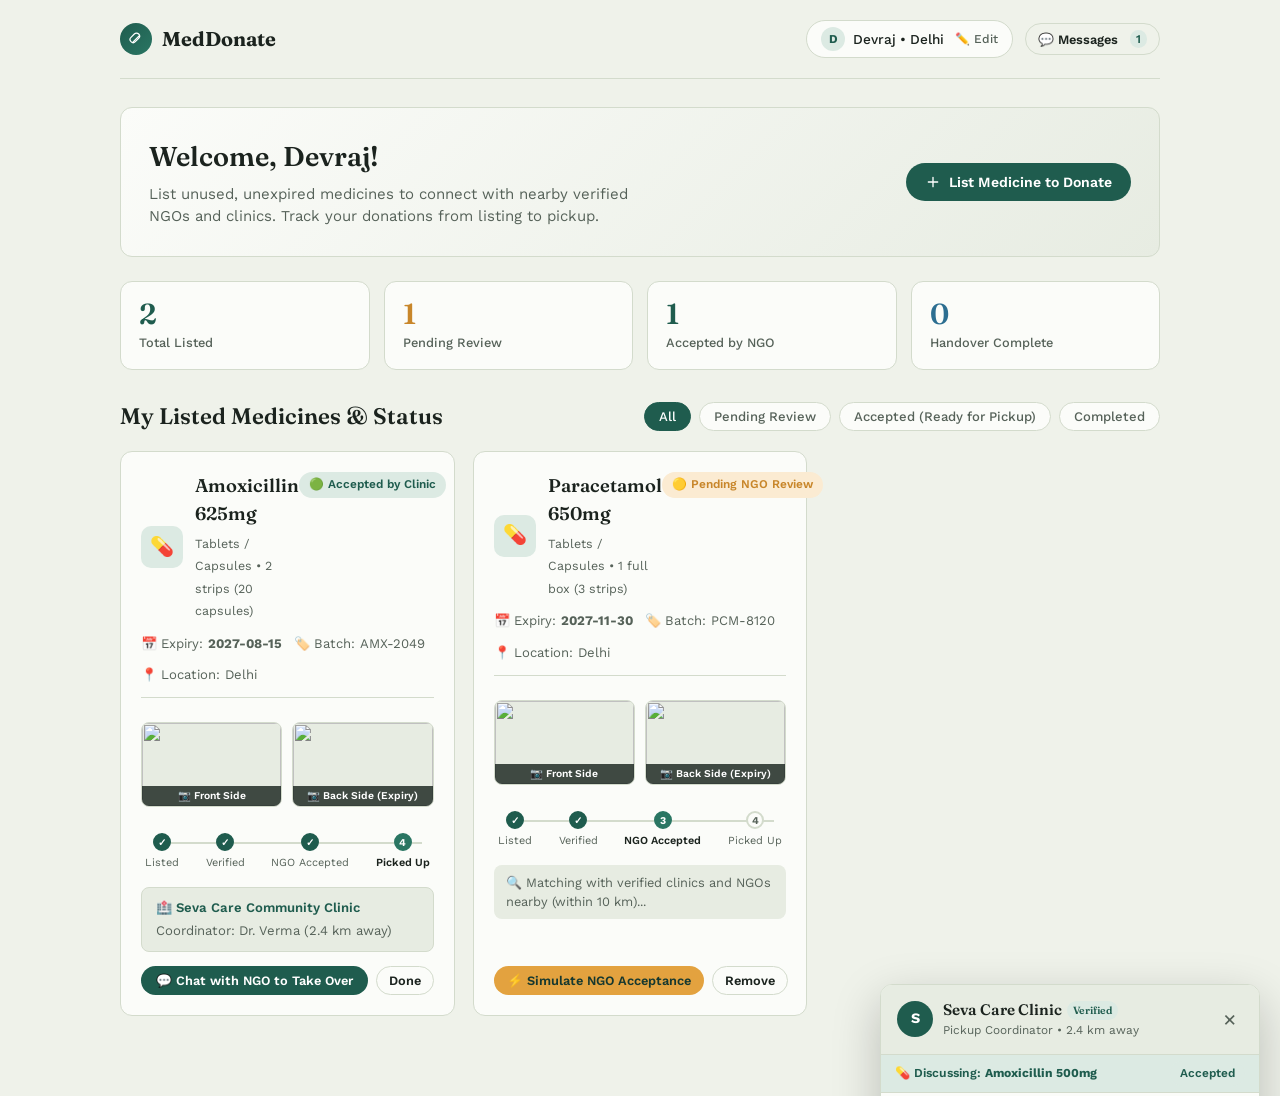
==== donor-dashboard.html @ 1283c4bc "Initial commit" ====
<!DOCTYPE html>
<html lang="en">
<head>
  <meta charset="UTF-8">
  <meta name="viewport" content="width=device-width, initial-scale=1, viewport-fit=cover">
  <title>MedDonate — Donor Dashboard</title>
  <link rel="preconnect" href="https://fonts.googleapis.com">
  <link rel="preconnect" href="https://fonts.gstatic.com" crossorigin>
  <link href="https://fonts.googleapis.com/css2?family=Fraunces:opsz,wght@9..144,500;9..144,600;9..144,680&family=Work+Sans:wght@400;500;600;700&display=swap" rel="stylesheet">
  <link rel="stylesheet" href="donor-dashboard.css">
</head>
<body>

<div id="shell">
  <!-- Top Navigation -->
  <header class="top">
    <a href="index.html" class="brand" title="Back to MedDonate Homepage">
      <span class="mark">
        <svg width="16" height="16" viewBox="0 0 24 24" fill="none">
          <path d="M7 17L17 7M9.5 4.5L4.5 9.5C2.7 11.3 2.7 14.2 4.5 16C6.3 17.8 9.2 17.8 11 16L16 11C17.8 9.2 17.8 6.3 16 4.5C14.2 2.7 11.3 2.7 9.5 4.5Z" stroke="white" stroke-width="1.8" stroke-linecap="round"/>
        </svg>
      </span>
      MedDonate
    </a>

    <div class="nav-right">
      <div class="user-chip" id="userProfileChip" title="Click to view/edit your profile or log out">
        <span class="user-avatar" id="userAvatar">D</span>
        <span id="userNameDisplay">Donor</span>
        <span style="font-size:0.75rem; color:var(--ink-soft); margin-left:3px;">✏️ Edit</span>
      </div>
      <button class="btn btn-ghost btn-sm" id="openChatBtn" title="Open messages with NGOs">
        💬 Messages <span class="badge badge-accepted" id="chatBadge" style="margin-left:4px; padding:2px 6px;">1</span>
      </button>
    </div>
  </header>

  <!-- Welcome Banner -->
  <section class="hero-banner">
    <div>
      <h1 id="welcomeHeading">Welcome, Donor!</h1>
      <p>List unused, unexpired medicines to connect with nearby verified NGOs and clinics. Track your donations from listing to pickup.</p>
    </div>
    <div class="hero-actions">
      <button class="btn btn-primary" id="openListModalBtn">
        <svg width="16" height="16" viewBox="0 0 24 24" fill="none"><path d="M12 5v14M5 12h14" stroke="currentColor" stroke-width="2" stroke-linecap="round"/></svg>
        List Medicine to Donate
      </button>
    </div>
  </section>

  <!-- Statistics Counters -->
  <section class="stats-grid">
    <div class="stat-card">
      <div class="val" id="statTotal">0</div>
      <div class="label">Total Listed</div>
    </div>
    <div class="stat-card">
      <div class="val" id="statPending" style="color:var(--gold-600);">0</div>
      <div class="label">Pending Review</div>
    </div>
    <div class="stat-card">
      <div class="val" id="statAccepted" style="color:var(--green-700);">0</div>
      <div class="label">Accepted by NGO</div>
    </div>
    <div class="stat-card">
      <div class="val" id="statCompleted" style="color:var(--blue-600);">0</div>
      <div class="label">Handover Complete</div>
    </div>
  </section>

  <!-- Section Header & Filters -->
  <div class="section-header">
    <h2>My Listed Medicines &amp; Status</h2>
    <div class="filter-pills">
      <button class="filter-btn active" data-filter="all">All</button>
      <button class="filter-btn" data-filter="pending">Pending Review</button>
      <button class="filter-btn" data-filter="accepted">Accepted (Ready for Pickup)</button>
      <button class="filter-btn" data-filter="completed">Completed</button>
    </div>
  </div>

  <!-- Donations Grid -->
  <div class="donations-grid" id="donationsContainer">
    <!-- Rendered dynamically by JavaScript -->
  </div>
</div>

<!-- ================= MODAL: EDIT PROFILE ================= -->
<div class="modal-overlay" id="profileEditModal">
  <div class="modal-content">
    <div class="modal-head">
      <div>
        <h3>Edit Donor Profile</h3>
        <p style="margin:0; font-size:0.8rem; color:var(--ink-soft);">Update your personal details, age/DOB, or pickup location.</p>
      </div>
      <button class="close-btn" id="closeProfileModalBtn">&times;</button>
    </div>

    <form id="profileEditForm">
      <div class="form-row">
        <div class="form-group">
          <label for="editFirstName">First Name *</label>
          <input type="text" id="editFirstName" required placeholder="First name">
        </div>
        <div class="form-group">
          <label for="editLastName">Last Name</label>
          <input type="text" id="editLastName" placeholder="Last name">
        </div>
      </div>

      <div class="form-row">
        <div class="form-group">
          <label for="editDob">Date of Birth</label>
          <input type="date" id="editDob">
        </div>
        <div class="form-group">
          <label for="editAge">Age <span style="font-weight:400; color:var(--ink-soft);">(auto-calculated)</span></label>
          <input type="number" id="editAge" min="1" max="120" readonly placeholder="Auto from DOB" style="background:var(--surface-2); cursor:not-allowed;">
        </div>
      </div>

      <div class="form-row">
        <div class="form-group">
          <label for="editCity">City *</label>
          <input type="text" id="editCity" required placeholder="e.g. New Delhi">
        </div>
        <div class="form-group">
          <label for="editRegion">State / Region</label>
          <input type="text" id="editRegion" placeholder="e.g. Delhi NCR">
        </div>
      </div>

      <div class="form-row">
        <div class="form-group">
          <label for="editPincode">Pincode</label>
          <input type="text" id="editPincode" placeholder="e.g. 110001">
        </div>
        <div class="form-group">
          <label for="editGender">Gender</label>
          <select id="editGender">
            <option value="">Prefer not to say</option>
            <option value="Female">Female</option>
            <option value="Male">Male</option>
            <option value="Other">Other</option>
          </select>
        </div>
      </div>

      <div class="form-group">
        <label for="editPhone">Mobile Number</label>
        <input type="tel" id="editPhone" maxlength="10" placeholder="10-digit mobile number">
      </div>

      <div style="display:flex; justify-content:space-between; align-items:center; margin-top:22px; padding-top:16px; border-top:1px solid var(--line); flex-wrap:wrap; gap:10px;">
        <button type="button" class="btn btn-danger btn-sm" id="logoutBtn" title="Log out from donor account">
          🚪 Log Out
        </button>
        <div style="display:flex; gap:10px;">
          <button type="button" class="btn btn-ghost" id="cancelProfileBtn">Cancel</button>
          <button type="submit" class="btn btn-primary">Save Changes</button>
        </div>
      </div>
    </form>
  </div>
</div>

<!-- ================= MODAL: LIST MEDICINE ================= -->
<div class="modal-overlay" id="listMedicineModal">
  <div class="modal-content">
    <div class="modal-head">
      <h3>List Medicine to Donate</h3>
      <button class="close-btn" id="closeListModalBtn">&times;</button>
    </div>

    <form id="listMedicineForm">
      <div class="form-group">
        <label for="medName">Medicine Name &amp; Strength *</label>
        <input type="text" id="medName" required placeholder="e.g. Augmentin 625mg or Paracetamol 500mg">
      </div>

      <div class="form-row">
        <div class="form-group">
          <label for="medCategory">Category *</label>
          <select id="medCategory" required>
            <option value="Tablets / Capsules">Tablets / Capsules</option>
            <option value="Syrup / Liquid">Syrup / Liquid</option>
            <option value="Ointment / Cream">Ointment / Cream</option>
            <option value="Injection">Injection</option>
            <option value="Inhaler / Resp">Inhaler / Resp</option>
            <option value="Other">Other</option>
          </select>
        </div>

        <div class="form-group">
          <label for="medQuantity">Quantity / Units *</label>
          <input type="text" id="medQuantity" required placeholder="e.g. 2 strips (20 tabs) or 1 bottle">
        </div>
      </div>

      <div class="form-row">
        <div class="form-group">
          <label for="medExpiry">Expiry Date *</label>
          <input type="date" id="medExpiry" required>
          <div class="expiry-alert" id="expiryAlert">
            ⚠️ Expired medicines cannot be donated according to safety regulations. Please check safe disposal guidelines.
          </div>
        </div>

        <div class="form-group">
          <label for="medBatch">Batch No. <span style="font-weight:400;">(optional)</span></label>
          <input type="text" id="medBatch" placeholder="e.g. BT-92841">
        </div>
      </div>

      <div class="form-group">
        <label for="medCondition">Packaging Condition *</label>
        <select id="medCondition" required>
          <option value="Sealed blister / foil pack">Sealed blister / foil pack</option>
          <option value="Unopened bottle with intact seal">Unopened bottle with intact seal</option>
          <option value="Box with tamper-proof seal">Box with tamper-proof seal</option>
        </select>
      </div>

      <!-- Medicine Photos (Front and Back) -->
      <div class="form-group">
        <div style="display:flex; justify-content:space-between; align-items:center; margin-bottom:4px; flex-wrap:wrap; gap:6px;">
          <label style="margin-bottom:0; font-weight:600;">Medicine Photos (Front &amp; Back Sides) *</label>
          <button type="button" id="loadSamplePhotosBtn" style="background:transparent; border:none; color:var(--green-700); font-size:0.75rem; cursor:pointer; font-weight:600; text-decoration:underline; padding:0;">
            ⚡ Load sample front &amp; back photos
          </button>
        </div>
        <p style="font-size:0.75rem; color:var(--ink-soft); margin-bottom:8px;">
          Take or upload clear photos showing the medicine name &amp; strength (front side) and the expiry date &amp; batch details (back side).
        </p>

        <div class="photo-upload-row">
          <!-- Front Photo -->
          <div class="photo-slot">
            <div class="photo-slot-header">
              <span class="slot-title">📷 Front Side</span>
              <span class="slot-hint">Name &amp; strength</span>
            </div>
            <div class="photo-dropzone" id="frontDropzone">
              <input type="file" id="frontPhotoInput" accept="image/*" capture="environment" style="display:none;">
              <div class="dropzone-placeholder" id="frontPlaceholder">
                <svg width="24" height="24" viewBox="0 0 24 24" fill="none"><path d="M23 19a2 2 0 0 1-2 2H3a2 2 0 0 1-2-2V8a2 2 0 0 1 2-2h4l2-3h6l2 3h4a2 2 0 0 1 2 2z" stroke="#1F5C4E" stroke-width="1.8"/><circle cx="12" cy="13" r="4" stroke="#1F5C4E" stroke-width="1.8"/></svg>
                <div style="font-size:0.78rem; font-weight:600; color:var(--ink); margin-top:4px;">Take Photo / Upload</div>
                <div style="font-size:0.7rem; color:var(--ink-soft);">Camera or file</div>
              </div>
              <div class="photo-preview-wrap" id="frontPreviewWrap" style="display:none;">
                <img id="frontPreviewImg" class="photo-preview-img" alt="Front side preview">
                <button type="button" class="remove-photo-btn" id="removeFrontPhotoBtn" title="Remove image">&times;</button>
              </div>
            </div>
          </div>

          <!-- Back Photo -->
          <div class="photo-slot">
            <div class="photo-slot-header">
              <span class="slot-title">📷 Back Side</span>
              <span class="slot-hint">Expiry &amp; batch no.</span>
            </div>
            <div class="photo-dropzone" id="backDropzone">
              <input type="file" id="backPhotoInput" accept="image/*" capture="environment" style="display:none;">
              <div class="dropzone-placeholder" id="backPlaceholder">
                <svg width="24" height="24" viewBox="0 0 24 24" fill="none"><path d="M23 19a2 2 0 0 1-2 2H3a2 2 0 0 1-2-2V8a2 2 0 0 1 2-2h4l2-3h6l2 3h4a2 2 0 0 1 2 2z" stroke="#1F5C4E" stroke-width="1.8"/><circle cx="12" cy="13" r="4" stroke="#1F5C4E" stroke-width="1.8"/></svg>
                <div style="font-size:0.78rem; font-weight:600; color:var(--ink); margin-top:4px;">Take Photo / Upload</div>
                <div style="font-size:0.7rem; color:var(--ink-soft);">Camera or file</div>
              </div>
              <div class="photo-preview-wrap" id="backPreviewWrap" style="display:none;">
                <img id="backPreviewImg" class="photo-preview-img" alt="Back side preview">
                <button type="button" class="remove-photo-btn" id="removeBackPhotoBtn" title="Remove image">&times;</button>
              </div>
            </div>
          </div>
        </div>
      </div>

      <div class="form-group">
        <label for="medLocation">Pickup City / Area *</label>
        <input type="text" id="medLocation" required placeholder="e.g. Connaught Place, New Delhi">
      </div>

      <div class="form-group">
        <label for="medNotes">Storage / Special Notes <span style="font-weight:400;">(optional)</span></label>
        <textarea id="medNotes" rows="2" placeholder="e.g. Kept in cool dry storage, original carton box available"></textarea>
      </div>

      <div style="display:flex; justify-content:flex-end; gap:10px; margin-top:20px;">
        <button type="button" class="btn btn-ghost" id="cancelListBtn">Cancel</button>
        <button type="submit" class="btn btn-primary" id="submitMedBtn">Submit Donation Listing</button>
      </div>
    </form>
  </div>
</div>

<!-- ================= CHAT DRAWER / WINDOW ================= -->
<div class="chat-drawer" id="chatDrawer">
  <div class="chat-head">
    <div class="chat-ngo-info">
      <div class="chat-avatar" id="chatAvatar">S</div>
      <div>
        <h4 id="chatNgoName">Seva Care Clinic <span class="badge badge-accepted" style="font-size:0.65rem; padding:2px 6px;">Verified</span></h4>
        <div class="chat-subhead" id="chatNgoSub">Pickup Coordinator &bull; 2.4 km away</div>
      </div>
    </div>
    <button class="close-btn" id="closeChatBtn">&times;</button>
  </div>

  <div class="chat-med-context" id="chatMedContext">
    <span>💊 Discussing: <strong id="chatMedName">Amoxicillin 500mg</strong></span>
    <span class="badge badge-accepted" id="chatStatusPill">Accepted</span>
  </div>

  <div class="chat-messages" id="chatMessages">
    <!-- Messages injected dynamically -->
  </div>

  <div class="quick-replies" id="quickReplies">
    <span class="quick-pill" data-msg="Today evening between 5-7 PM works for pickup">Today 5-7 PM</span>
    <span class="quick-pill" data-msg="Tomorrow morning after 10 AM is good">Tomorrow morning</span>
    <span class="quick-pill" data-msg="Please share the volunteer's name and ID">Ask Volunteer ID</span>
    <span class="quick-pill" data-msg="I can drop it off directly at your clinic">I can drop off</span>
  </div>

  <form class="chat-input-area" id="chatForm">
    <input type="text" id="chatInput" placeholder="Type a message to coordinate pickup..." autocomplete="off">
    <button type="submit" class="chat-send-btn" title="Send message">
      <svg width="16" height="16" viewBox="0 0 24 24" fill="none"><path d="M22 2L11 13M22 2L15 22L11 13L2 9L22 2Z" stroke="white" stroke-width="2" stroke-linecap="round" stroke-linejoin="round"/></svg>
    </button>
  </form>
</div>

<!-- Toast element -->
<div id="toast"></div>

<script>
(function(){
  // Key for local storage
  var STORAGE_KEY_DONATIONS = 'meddonate_donations';
  var STORAGE_KEY_USER = 'meddonate_user';
  var STORAGE_KEY_CHAT = 'meddonate_chat_messages';

  // Load user profile
  var user = null;
  try {
    user = JSON.parse(localStorage.getItem(STORAGE_KEY_USER));
  } catch(e){}

  if (!user) {
    user = {
      firstName: 'Devraj',
      lastName: '',
      city: 'Delhi',
      region: 'NCR',
      phone: '9876543210'
    };
  }

  // Calculate age from DOB
  function calculateAgeFromDob(dobString){
    if (!dobString) return '';
    var parts = dobString.split('-');
    if (parts.length !== 3) return '';
    var birthYear = parseInt(parts[0], 10);
    var birthMonth = parseInt(parts[1], 10) - 1;
    var birthDay = parseInt(parts[2], 10);
    if (isNaN(birthYear) || isNaN(birthMonth) || isNaN(birthDay)) return '';

    var today = new Date();
    var age = today.getFullYear() - birthYear;
    var m = today.getMonth() - birthMonth;
    if (m < 0 || (m === 0 && today.getDate() < birthDay)) {
      age--;
    }
    return age >= 0 ? age : '';
  }

  // Update UI with user info
  function syncUserUI(){
    var fullName = [user.firstName, user.lastName].filter(Boolean).join(' ') || 'Donor';
    document.getElementById('userNameDisplay').textContent = fullName + (user.city ? ' • ' + user.city : '');
    document.getElementById('userAvatar').textContent = (user.firstName ? user.firstName.charAt(0).toUpperCase() : 'D');
    document.getElementById('welcomeHeading').textContent = 'Welcome, ' + (user.firstName || 'Donor') + '!';
    if (user.city) {
      document.getElementById('medLocation').value = (user.region ? user.city + ', ' + user.region : user.city);
    }
  }
  syncUserUI();

  // Demo packaging photos (SVG base64 Data URLs)
  var SAMPLE_FRONT_PHOTO = 'data:image/svg+xml;utf8,<svg xmlns="http://www.w3.org/2000/svg" width="400" height="250" viewBox="0 0 400 250"><rect width="400" height="250" fill="%23FFFFFF" stroke="%23D3DBCC" stroke-width="4" rx="8"/><rect x="20" y="20" width="360" height="50" fill="%231F5C4E" rx="4"/><text x="35" y="52" fill="%23FFFFFF" font-family="sans-serif" font-size="20" font-weight="bold">AUGMENTIN 625mg</text><text x="35" y="100" fill="%231B231E" font-family="sans-serif" font-size="14" font-weight="bold">Amoxicillin &amp; Potassium Clavulanate</text><text x="35" y="130" fill="%23566259" font-family="sans-serif" font-size="13">10 Film Coated Tablets &bull; IP</text><rect x="35" y="165" width="130" height="30" fill="%23DCEAE3" rx="15"/><text x="50" y="185" fill="%2316382F" font-family="sans-serif" font-size="12" font-weight="bold">FRONT SIDE PHOTO</text><circle cx="340" cy="180" r="22" fill="%23E3A23F"/><text x="331" y="186" fill="%23FFFFFF" font-family="sans-serif" font-size="13" font-weight="bold">Rx</text></svg>';

  var SAMPLE_BACK_PHOTO = 'data:image/svg+xml;utf8,<svg xmlns="http://www.w3.org/2000/svg" width="400" height="250" viewBox="0 0 400 250"><rect width="400" height="250" fill="%23E7ECE2" stroke="%23D3DBCC" stroke-width="4" rx="8"/><rect x="20" y="20" width="360" height="40" fill="%232A7663" rx="4"/><text x="35" y="46" fill="%23FFFFFF" font-family="sans-serif" font-size="16" font-weight="bold">BATCH &amp; EXPIRY DETAILS</text><text x="35" y="95" fill="%231B231E" font-family="sans-serif" font-size="14">B.No: <tspan font-weight="bold">BT-84920</tspan></text><text x="35" y="125" fill="%23B3452F" font-family="sans-serif" font-size="15" font-weight="bold">EXP: 08/2027 (UNEXPIRED)</text><text x="35" y="155" fill="%23566259" font-family="sans-serif" font-size="13">Mfg Date: 09/2025 &bull; M.R.P. ₹204.50</text><rect x="35" y="185" width="130" height="30" fill="%2316382F" rx="15"/><text x="50" y="205" fill="%23FFFFFF" font-family="sans-serif" font-size="12" font-weight="bold">BACK SIDE PHOTO</text><text x="240" y="205" fill="%23566259" font-family="sans-serif" font-size="11">GSK Pharmaceuticals</text></svg>';

  // Default seed listings if none exist
  var defaultDonations = [
    {
      id: 'med-101',
      name: 'Amoxicillin 625mg',
      category: 'Tablets / Capsules',
      quantity: '2 strips (20 capsules)',
      batch: 'AMX-2049',
      expiry: '2027-08-15',
      condition: 'Sealed blister / foil pack',
      location: user.city || 'Central Delhi',
      status: 'accepted',
      statusText: 'Accepted by NGO',
      frontPhoto: SAMPLE_FRONT_PHOTO,
      backPhoto: SAMPLE_BACK_PHOTO,
      acceptedBy: {
        name: 'Seva Care Community Clinic',
        doctor: 'Dr. Verma',
        distance: '2.4 km away'
      },
      listedDate: 'Yesterday'
    },
    {
      id: 'med-102',
      name: 'Paracetamol 650mg',
      category: 'Tablets / Capsules',
      quantity: '1 full box (3 strips)',
      batch: 'PCM-8120',
      expiry: '2027-11-30',
      condition: 'Box with tamper-proof seal',
      location: user.city || 'Central Delhi',
      status: 'pending',
      statusText: 'Pending NGO Review',
      frontPhoto: SAMPLE_FRONT_PHOTO,
      backPhoto: SAMPLE_BACK_PHOTO,
      listedDate: 'Today'
    }
  ];

  // Retrieve or initialize donations
  function getDonations(){
    var raw = localStorage.getItem(STORAGE_KEY_DONATIONS);
    if (!raw) {
      localStorage.setItem(STORAGE_KEY_DONATIONS, JSON.stringify(defaultDonations));
      return defaultDonations;
    }
    try {
      return JSON.parse(raw);
    } catch(e) {
      return defaultDonations;
    }
  }

  function saveDonations(list){
    localStorage.setItem(STORAGE_KEY_DONATIONS, JSON.stringify(list));
    renderDonations();
  }

  // Toast notification
  function toast(msg){
    var t = document.getElementById('toast');
    t.textContent = msg;
    t.classList.add('show');
    clearTimeout(t._h);
    t._h = setTimeout(function(){ t.classList.remove('show'); }, 2600);
  }

  // Current active filter
  var currentFilter = 'all';

  // Render donations list
  function renderDonations(){
    var list = getDonations();
    var container = document.getElementById('donationsContainer');

    // Update stats
    var pendingCount = 0;
    var acceptedCount = 0;
    var completedCount = 0;

    list.forEach(function(d){
      if (d.status === 'pending') pendingCount++;
      else if (d.status === 'accepted') acceptedCount++;
      else if (d.status === 'completed') completedCount++;
    });

    document.getElementById('statTotal').textContent = list.length;
    document.getElementById('statPending').textContent = pendingCount;
    document.getElementById('statAccepted').textContent = acceptedCount;
    document.getElementById('statCompleted').textContent = completedCount;
    document.getElementById('chatBadge').textContent = acceptedCount;

    // Filter list
    var filtered = list.filter(function(d){
      if (currentFilter === 'all') return true;
      return d.status === currentFilter;
    });

    if (filtered.length === 0) {
      container.innerHTML = '' +
        '<div class="empty-state">' +
          '<div class="icon"><svg width="24" height="24" viewBox="0 0 24 24" fill="none"><path d="M4 9h16v11H4V9z" stroke="#566259" stroke-width="1.8"/><path d="M12 9v11M4 9V6a2 2 0 012-2h1a3 3 0 013 3v2M12 9V7a3 3 0 013-3h1a2 2 0 012 2v3" stroke="#566259" stroke-width="1.8"/></svg></div>' +
          '<h3>No medicines found in this tab</h3>' +
          '<p>Click "List Medicine to Donate" above to add your first medicine listing.</p>' +
        '</div>';
      return;
    }

    var html = '';
    filtered.forEach(function(d){
      var isPending = d.status === 'pending';
      var isAccepted = d.status === 'accepted';
      var isCompleted = d.status === 'completed';

      var badgeClass = isPending ? 'badge-pending' : (isAccepted ? 'badge-accepted' : 'badge-completed');
      var badgeText = isPending ? '🟡 Pending NGO Review' : (isAccepted ? '🟢 Accepted by Clinic' : '🔵 Handover Complete');

      // Stepper node states
      var step1Class = 'done';
      var step2Class = 'done';
      var step3Class = isAccepted || isCompleted ? 'done' : (isPending ? 'active' : '');
      var step4Class = isCompleted ? 'done' : (isAccepted ? 'active' : '');

      html += '' +
      '<div class="donation-card" data-id="' + d.id + '">' +
        '<div class="card-top">' +
          '<div style="display:flex; gap:12px; align-items:center;">' +
            '<div class="med-icon">💊</div>' +
            '<div>' +
              '<h3>' + escapeHtml(d.name) + '</h3>' +
              '<span style="font-size:0.78rem; color:var(--ink-soft);">' + escapeHtml(d.category) + ' &bull; ' + escapeHtml(d.quantity) + '</span>' +
            '</div>' +
          '</div>' +
          '<span class="badge ' + badgeClass + '">' + badgeText + '</span>' +
        '</div>' +

        '<div class="med-meta">' +
          '<div class="med-meta-item"><span>📅 Expiry:</span> <strong>' + escapeHtml(d.expiry) + '</strong></div>' +
          (d.batch ? '<div class="med-meta-item"><span>🏷️ Batch:</span> ' + escapeHtml(d.batch) + '</div>' : '') +
          '<div class="med-meta-item"><span>📍 Location:</span> ' + escapeHtml(d.location) + '</div>' +
        '</div>' +

        (d.frontPhoto || d.backPhoto ?
          '<div class="card-photos-preview">' +
            (d.frontPhoto ? '<div class="card-photo-thumb"><img src="' + d.frontPhoto + '" alt="Front photo"><span class="card-photo-label">📷 Front Side</span></div>' : '') +
            (d.backPhoto ? '<div class="card-photo-thumb"><img src="' + d.backPhoto + '" alt="Back photo"><span class="card-photo-label">📷 Back Side (Expiry)</span></div>' : '') +
          '</div>'
        : '') +

        '<!-- Progress Stepper -->' +
        '<div class="card-stepper">' +
          '<div class="step-node ' + step1Class + '"><div class="step-circle">✓</div><span class="step-label">Listed</span></div>' +
          '<div class="step-node ' + step2Class + '"><div class="step-circle">✓</div><span class="step-label">Verified</span></div>' +
          '<div class="step-node ' + step3Class + '"><div class="step-circle">' + (isAccepted || isCompleted ? '✓' : '3') + '</div><span class="step-label">NGO Accepted</span></div>' +
          '<div class="step-node ' + step4Class + '"><div class="step-circle">' + (isCompleted ? '✓' : '4') + '</div><span class="step-label">Picked Up</span></div>' +
        '</div>' +

        (isAccepted && d.acceptedBy ?
          '<div class="ngo-info-box">' +
            '<div class="ngo-name">🏥 ' + escapeHtml(d.acceptedBy.name) + '</div>' +
            '<div style="color:var(--ink-soft); margin-top:3px;">Coordinator: ' + escapeHtml(d.acceptedBy.doctor) + ' (' + escapeHtml(d.acceptedBy.distance) + ')</div>' +
          '</div>'
        : '') +

        (isPending ?
          '<div style="font-size:0.8rem; color:var(--ink-soft); margin-bottom:14px; background:var(--surface-2); padding:8px 12px; border-radius:var(--radius-input);">' +
            '🔍 Matching with verified clinics and NGOs nearby (within 10 km)...' +
          '</div>'
        : '') +

        '<div class="card-actions">' +
          (isAccepted ?
            '<button class="btn btn-primary btn-sm btn-block chat-trigger-btn" data-id="' + d.id + '">' +
              '💬 Chat with NGO to Take Over' +
            '</button>' +
            '<button class="btn btn-ghost btn-sm mark-completed-btn" data-id="' + d.id + '" title="Mark handover as finished">Done</button>'
          : '') +
          (isPending ?
            '<button class="btn btn-gold btn-sm simulate-accept-btn" data-id="' + d.id + '" title="Simulate NGO accepting this medicine for demo">' +
              '⚡ Simulate NGO Acceptance' +
            '</button>' +
            '<button class="btn btn-ghost btn-sm delete-btn" data-id="' + d.id + '">Remove</button>'
          : '') +
          (isCompleted ?
            '<div style="font-size:0.82rem; color:var(--green-700); font-weight:600; padding:6px 0;">🎉 Handover Completed! Thank you for donating.</div>'
          : '') +
        '</div>' +
      '</div>';
    });

    container.innerHTML = html;
  }

  function escapeHtml(str){
    return String(str == null ? '' : str).replace(/[&<>"']/g, function(c){
      return {'&':'&amp;','<':'&lt;','>':'&gt;','"':'&quot;',"'":'&#39;'}[c];
    });
  }

  // Filter switching
  document.querySelector('.filter-pills').addEventListener('click', function(e){
    if (!e.target.classList.contains('filter-btn')) return;
    document.querySelectorAll('.filter-btn').forEach(function(b){ b.classList.remove('active'); });
    e.target.classList.add('active');
    currentFilter = e.target.getAttribute('data-filter');
    renderDonations();
  });

  // ================= PROFILE EDIT MODAL & LOGOUT =================
  var profileModal = document.getElementById('profileEditModal');
  var userChip = document.getElementById('userProfileChip');
  var closeProfileBtn = document.getElementById('closeProfileModalBtn');
  var cancelProfileBtn = document.getElementById('cancelProfileBtn');
  var profileForm = document.getElementById('profileEditForm');
  var logoutBtn = document.getElementById('logoutBtn');

  function openProfileModal(){
    document.getElementById('editFirstName').value = user.firstName || '';
    document.getElementById('editLastName').value = user.lastName || '';
    document.getElementById('editDob').value = user.dob || '';
    document.getElementById('editAge').value = user.age || (user.dob ? calculateAgeFromDob(user.dob) : '');
    document.getElementById('editCity').value = user.city || '';
    document.getElementById('editRegion').value = user.region || '';
    document.getElementById('editPincode').value = user.pincode || '';
    document.getElementById('editGender').value = user.gender || '';
    document.getElementById('editPhone').value = user.phone || '';
    profileModal.classList.add('open');
  }

  function closeProfileModal(){
    profileModal.classList.remove('open');
  }

  userChip.addEventListener('click', openProfileModal);
  closeProfileBtn.addEventListener('click', closeProfileModal);
  cancelProfileBtn.addEventListener('click', closeProfileModal);
  profileModal.addEventListener('click', function(e){
    if (e.target === profileModal) closeProfileModal();
  });

  // Real-time Age recalculation in Profile Edit
  function updateProfileAge(){
    var age = calculateAgeFromDob(document.getElementById('editDob').value);
    document.getElementById('editAge').value = age;
  }
  document.getElementById('editDob').addEventListener('change', updateProfileAge);
  document.getElementById('editDob').addEventListener('input', updateProfileAge);

  // Save Profile Changes
  profileForm.addEventListener('submit', function(e){
    e.preventDefault();
    var fName = document.getElementById('editFirstName').value.trim();
    var lName = document.getElementById('editLastName').value.trim();
    var dob = document.getElementById('editDob').value;
    var age = calculateAgeFromDob(dob) || document.getElementById('editAge').value.trim();
    var city = document.getElementById('editCity').value.trim();
    var region = document.getElementById('editRegion').value.trim();
    var pincode = document.getElementById('editPincode').value.trim();
    var gender = document.getElementById('editGender').value;
    var phone = document.getElementById('editPhone').value.trim();

    if (!fName || !city) {
      toast('Please enter your first name and city');
      return;
    }

    user.firstName = fName;
    user.lastName = lName;
    user.dob = dob;
    user.age = age;
    user.city = city;
    user.region = region;
    user.pincode = pincode;
    user.gender = gender;
    user.phone = phone;

    localStorage.setItem(STORAGE_KEY_USER, JSON.stringify(user));
    syncUserUI();
    toast('✅ Profile updated successfully!');
    closeProfileModal();
  });

  // Logout Handler
  logoutBtn.addEventListener('click', function(){
    if (confirm('Are you sure you want to log out from your donor account?')) {
      localStorage.removeItem(STORAGE_KEY_USER);
      toast('Logged out successfully.');
      setTimeout(function(){
        window.location.href = 'index.html';
      }, 500);
    }
  });

  // ================= LIST MEDICINE MODAL & PHOTO UPLOAD =================
  var modal = document.getElementById('listMedicineModal');
  var openModalBtn = document.getElementById('openListModalBtn');
  var closeModalBtn = document.getElementById('closeListModalBtn');
  var cancelBtn = document.getElementById('cancelListBtn');

  var currentFrontPhoto = '';
  var currentBackPhoto = '';

  var frontInput = document.getElementById('frontPhotoInput');
  var backInput = document.getElementById('backPhotoInput');
  var frontPreviewWrap = document.getElementById('frontPreviewWrap');
  var backPreviewWrap = document.getElementById('backPreviewWrap');
  var frontPlaceholder = document.getElementById('frontPlaceholder');
  var backPlaceholder = document.getElementById('backPlaceholder');
  var frontPreviewImg = document.getElementById('frontPreviewImg');
  var backPreviewImg = document.getElementById('backPreviewImg');
  var removeFrontBtn = document.getElementById('removeFrontPhotoBtn');
  var removeBackBtn = document.getElementById('removeBackPhotoBtn');
  var loadSamplePhotosBtn = document.getElementById('loadSamplePhotosBtn');

  function setFrontPhoto(dataUrl){
    currentFrontPhoto = dataUrl;
    frontPreviewImg.src = dataUrl;
    frontPreviewWrap.style.display = 'flex';
    frontPlaceholder.style.display = 'none';
    document.getElementById('frontDropzone').classList.add('has-photo');
  }

  function clearFrontPhoto(){
    currentFrontPhoto = '';
    frontPreviewImg.src = '';
    frontInput.value = '';
    frontPreviewWrap.style.display = 'none';
    frontPlaceholder.style.display = 'flex';
    document.getElementById('frontDropzone').classList.remove('has-photo');
  }

  function setBackPhoto(dataUrl){
    currentBackPhoto = dataUrl;
    backPreviewImg.src = dataUrl;
    backPreviewWrap.style.display = 'flex';
    backPlaceholder.style.display = 'none';
    document.getElementById('backDropzone').classList.add('has-photo');
  }

  function clearBackPhoto(){
    currentBackPhoto = '';
    backPreviewImg.src = '';
    backInput.value = '';
    backPreviewWrap.style.display = 'none';
    backPlaceholder.style.display = 'flex';
    document.getElementById('backDropzone').classList.remove('has-photo');
  }

  frontInput.addEventListener('change', function(e){
    var file = e.target.files && e.target.files[0];
    if (file) {
      var reader = new FileReader();
      reader.onload = function(evt){ setFrontPhoto(evt.target.result); };
      reader.readAsDataURL(file);
    }
  });

  backInput.addEventListener('change', function(e){
    var file = e.target.files && e.target.files[0];
    if (file) {
      var reader = new FileReader();
      reader.onload = function(evt){ setBackPhoto(evt.target.result); };
      reader.readAsDataURL(file);
    }
  });

  removeFrontBtn.addEventListener('click', function(e){
    e.stopPropagation();
    clearFrontPhoto();
  });

  document.getElementById('frontDropzone').addEventListener('click', function(e){
    if (e.target.closest('#removeFrontPhotoBtn')) return;
    frontInput.click();
  });

  document.getElementById('backDropzone').addEventListener('click', function(e){
    if (e.target.closest('#removeBackPhotoBtn')) return;
    backInput.click();
  });

  removeBackBtn.addEventListener('click', function(e){
    e.stopPropagation();
    clearBackPhoto();
  });

  loadSamplePhotosBtn.addEventListener('click', function(){
    setFrontPhoto(SAMPLE_FRONT_PHOTO);
    setBackPhoto(SAMPLE_BACK_PHOTO);
    toast('Sample front & back photos loaded!');
  });

  function openModal(){ modal.classList.add('open'); }
  function closeModal(){
    modal.classList.remove('open');
    clearFrontPhoto();
    clearBackPhoto();
  }

  openModalBtn.addEventListener('click', openModal);
  closeModalBtn.addEventListener('click', closeModal);
  cancelBtn.addEventListener('click', closeModal);
  modal.addEventListener('click', function(e){
    if (e.target === modal) closeModal();
  });

  // Real-time Expiry Date Check
  var expiryInput = document.getElementById('medExpiry');
  var expiryAlert = document.getElementById('expiryAlert');
  var submitMedBtn = document.getElementById('submitMedBtn');

  expiryInput.addEventListener('change', function(){
    var val = this.value;
    if (!val) {
      expiryAlert.classList.remove('show');
      submitMedBtn.disabled = false;
      return;
    }
    var selected = new Date(val);
    var today = new Date();
    today.setHours(0,0,0,0);

    // If medicine is already expired
    if (selected <= today) {
      expiryAlert.classList.add('show');
      expiryAlert.textContent = '❌ This medicine has already expired. Expired medicines cannot be donated according to safety regulations.';
      submitMedBtn.disabled = true;
    } else {
      expiryAlert.classList.remove('show');
      submitMedBtn.disabled = false;
    }
  });

  // Add new medicine listing
  document.getElementById('listMedicineForm').addEventListener('submit', function(e){
    e.preventDefault();
    var name = document.getElementById('medName').value.trim();
    var category = document.getElementById('medCategory').value;
    var quantity = document.getElementById('medQuantity').value.trim();
    var expiry = document.getElementById('medExpiry').value;
    var batch = document.getElementById('medBatch').value.trim();
    var condition = document.getElementById('medCondition').value;
    var location = document.getElementById('medLocation').value.trim();
    var notes = document.getElementById('medNotes').value.trim();

    if (!name || !quantity || !expiry || !location) {
      toast('Please fill in all required fields');
      return;
    }

    var selected = new Date(expiry);
    var today = new Date();
    today.setHours(0,0,0,0);
    if (selected <= today) {
      toast('Expired medicine cannot be listed for patient donation');
      return;
    }

    var newMed = {
      id: 'med-' + Date.now(),
      name: name,
      category: category,
      quantity: quantity,
      batch: batch || 'Not provided',
      expiry: expiry,
      condition: condition,
      location: location,
      notes: notes,
      frontPhoto: currentFrontPhoto || SAMPLE_FRONT_PHOTO,
      backPhoto: currentBackPhoto || SAMPLE_BACK_PHOTO,
      status: 'pending',
      statusText: 'Pending NGO Review',
      listedDate: 'Just now'
    };

    var list = getDonations();
    list.unshift(newMed);
    saveDonations(list);

    toast('🎉 Medicine listed with front & back photos! Nearby NGOs are being notified.');
    this.reset();
    closeModal();
  });

  // Card actions (Chat, Simulate acceptance, Done, Delete)
  document.getElementById('donationsContainer').addEventListener('click', function(e){
    var chatBtn = e.target.closest('.chat-trigger-btn');
    var simBtn = e.target.closest('.simulate-accept-btn');
    var compBtn = e.target.closest('.mark-completed-btn');
    var delBtn = e.target.closest('.delete-btn');

    if (chatBtn) {
      var id = chatBtn.getAttribute('data-id');
      var list = getDonations();
      var item = list.find(function(d){ return d.id === id; });
      if (item) openChatForMed(item);
      return;
    }

    if (simBtn) {
      var id = simBtn.getAttribute('data-id');
      var list = getDonations();
      var item = list.find(function(d){ return d.id === id; });
      if (item) {
        item.status = 'accepted';
        item.statusText = 'Accepted by NGO';
        item.acceptedBy = {
          name: 'CareHealth Foundation Clinic',
          doctor: 'Dr. Anita Rao',
          distance: '1.8 km away'
        };
        saveDonations(list);
        toast('✅ CareHealth Foundation Clinic accepted your ' + item.name + '!');
        setTimeout(function(){
          openChatForMed(item);
        }, 600);
      }
      return;
    }

    if (compBtn) {
      var id = compBtn.getAttribute('data-id');
      var list = getDonations();
      var item = list.find(function(d){ return d.id === id; });
      if (item) {
        item.status = 'completed';
        item.statusText = 'Handover Complete';
        saveDonations(list);
        toast('🎉 Donation marked as completed! Thank you for saving lives.');
      }
      return;
    }

    if (delBtn) {
      var id = delBtn.getAttribute('data-id');
      var list = getDonations().filter(function(d){ return d.id !== id; });
      saveDonations(list);
      toast('Listing removed.');
      return;
    }
  });

  // ================= CHAT SYSTEM =================
  var chatDrawer = document.getElementById('chatDrawer');
  var closeChatBtn = document.getElementById('closeChatBtn');
  var chatMessages = document.getElementById('chatMessages');
  var chatForm = document.getElementById('chatForm');
  var chatInput = document.getElementById('chatInput');
  var openChatNavBtn = document.getElementById('openChatBtn');

  var currentActiveMed = null;

  function loadChatMessages(medId){
    var allChats = {};
    try {
      allChats = JSON.parse(localStorage.getItem(STORAGE_KEY_CHAT)) || {};
    } catch(e){}

    if (!allChats[medId]) {
      // Initial default welcome from the NGO
      allChats[medId] = [
        {
          sender: 'ngo',
          text: 'Hello ' + (user.firstName || 'friend') + '! We have reviewed and accepted your donation. We can send a verified clinic volunteer to pick it up. What time works best for you today or tomorrow?',
          time: 'Just now'
        }
      ];
      localStorage.setItem(STORAGE_KEY_CHAT, JSON.stringify(allChats));
    }
    return allChats[medId];
  }

  function saveChatMessage(medId, msgObj){
    var allChats = {};
    try {
      allChats = JSON.parse(localStorage.getItem(STORAGE_KEY_CHAT)) || {};
    } catch(e){}
    if (!allChats[medId]) allChats[medId] = [];
    allChats[medId].push(msgObj);
    localStorage.setItem(STORAGE_KEY_CHAT, JSON.stringify(allChats));
  }

  function renderChat(medItem){
    currentActiveMed = medItem;
    var ngo = medItem.acceptedBy || { name: 'Seva Care Clinic', doctor: 'Dr. Verma', distance: '2.4 km away' };

    document.getElementById('chatNgoName').innerHTML = escapeHtml(ngo.name) + ' <span class="badge badge-accepted" style="font-size:0.65rem; padding:2px 6px;">Verified</span>';
    document.getElementById('chatNgoSub').textContent = 'Coordinator: ' + (ngo.doctor || 'Volunteer') + ' • ' + (ngo.distance || 'Nearby');
    document.getElementById('chatAvatar').textContent = ngo.name.charAt(0);
    document.getElementById('chatMedName').textContent = medItem.name;

    var messages = loadChatMessages(medItem.id);
    var html = '';
    messages.forEach(function(m){
      var isDonor = m.sender === 'donor';
      html += '' +
      '<div class="msg ' + (isDonor ? 'msg-donor' : 'msg-ngo') + '">' +
        '<div>' + escapeHtml(m.text) + '</div>' +
        '<div class="msg-time">' + escapeHtml(m.time) + '</div>' +
      '</div>';
    });

    chatMessages.innerHTML = html;
    chatMessages.scrollTop = chatMessages.scrollHeight;
  }

  function openChatForMed(medItem){
    renderChat(medItem);
    chatDrawer.classList.add('open');
    chatInput.focus();
  }

  openChatNavBtn.addEventListener('click', function(){
    var list = getDonations();
    var acceptedItem = list.find(function(d){ return d.status === 'accepted'; }) || list[0];
    if (acceptedItem) {
      openChatForMed(acceptedItem);
    } else {
      toast('No active NGO chats yet. List a medicine or accept one to start chatting.');
    }
  });

  closeChatBtn.addEventListener('click', function(){
    chatDrawer.classList.remove('open');
  });

  // Sending message
  function sendDonorMessage(text){
    if (!text || !currentActiveMed) return;
    var now = new Date();
    var timeStr = now.getHours() + ':' + (now.getMinutes() < 10 ? '0' : '') + now.getMinutes();

    var donorMsg = {
      sender: 'donor',
      text: text,
      time: timeStr
    };
    saveChatMessage(currentActiveMed.id, donorMsg);
    renderChat(currentActiveMed);

    // Simulated NGO response
    setTimeout(function(){
      var ngoReplies = [
        "Thank you! Our volunteer Rajesh will arrive at that time with a clinic ID card and a temperature-controlled collection bag.",
        "Got it! We have noted the time. The volunteer will call you 15 minutes before reaching your location.",
        "Perfect. We appreciate you donating unexpired medicine to help needy patients. See you soon!",
        "Noted! We have updated the pickup schedule in our clinic roster."
      ];
      var replyText = ngoReplies[Math.floor(Math.random() * ngoReplies.length)];
      var replyNow = new Date();
      var replyTime = replyNow.getHours() + ':' + (replyNow.getMinutes() < 10 ? '0' : '') + replyNow.getMinutes();

      var ngoMsg = {
        sender: 'ngo',
        text: replyText,
        time: replyTime
      };
      saveChatMessage(currentActiveMed.id, ngoMsg);
      renderChat(currentActiveMed);
    }, 1200);
  }

  chatForm.addEventListener('submit', function(e){
    e.preventDefault();
    var text = chatInput.value.trim();
    if (!text) return;
    chatInput.value = '';
    sendDonorMessage(text);
  });

  // Quick reply pills
  document.getElementById('quickReplies').addEventListener('click', function(e){
    var pill = e.target.closest('.quick-pill');
    if (!pill) return;
    var msg = pill.getAttribute('data-msg');
    sendDonorMessage(msg);
  });

  // Initial render
  renderDonations();

})();
</script>
</body>
</html>
---- donor-dashboard.css ----
:root {
  --bg: #EFF2EA;
  --surface: #FBFCF9;
  --surface-2: #E7ECE2;
  --ink: #1B231E;
  --ink-soft: #566259;
  --line: #D3DBCC;
  --green-900: #16382F;
  --green-700: #1F5C4E;
  --green-600: #2A7663;
  --green-100: #DCEAE3;
  --gold-500: #E3A23F;
  --gold-600: #C8862A;
  --gold-100: #FBEBD2;
  --red-600: #B3452F;
  --red-100: #F5DFD6;
  --blue-600: #2C6E91;
  --blue-100: #E1EFF7;
  --radius-card: 12px;
  --radius-input: 8px;
  --radius-pill: 999px;
  --font-display: 'Fraunces', Georgia, 'Times New Roman', serif;
  --font-body: 'Work Sans', -apple-system, BlinkMacSystemFont, 'Segoe UI', sans-serif;
  box-sizing: border-box;
}

@media (prefers-color-scheme: dark) {
  :root:not([data-theme="light"]) {
    --bg: #101B16;
    --surface: #16241D;
    --surface-2: #1D2F26;
    --ink: #E9EEE8;
    --ink-soft: #9BAA9F;
    --line: #2A3B31;
    --green-900: #0E251F;
    --green-700: #2A7663;
    --green-600: #4E9A82;
    --green-100: #1E3730;
    --gold-500: #E3A23F;
    --gold-600: #F0B85C;
    --gold-100: #3A2E17;
    --red-600: #D97E64;
    --red-100: #3A241D;
    --blue-600: #5AA1C8;
    --blue-100: #1A3140;
  }
}

:root[data-theme="dark"] {
  --bg: #101B16;
  --surface: #16241D;
  --surface-2: #1D2F26;
  --ink: #E9EEE8;
  --ink-soft: #9BAA9F;
  --line: #2A3B31;
  --green-900: #0E251F;
  --green-700: #2A7663;
  --green-600: #4E9A82;
  --green-100: #1E3730;
  --gold-500: #E3A23F;
  --gold-600: #F0B85C;
  --gold-100: #3A2E17;
  --red-600: #D97E64;
  --red-100: #3A241D;
  --blue-600: #5AA1C8;
  --blue-100: #1A3140;
}

* {
  box-sizing: border-box;
}

html, body {
  margin: 0;
  padding: 0;
  min-height: 100%;
}

body {
  background: var(--bg);
  color: var(--ink);
  font-family: var(--font-body);
  font-size: 15px;
  line-height: 1.5;
  -webkit-font-smoothing: antialiased;
}

h1, h2, h3, h4 {
  font-family: var(--font-display);
  font-weight: 600;
  color: var(--ink);
  margin: 0;
}

p {
  margin: 0 0 10px;
  color: var(--ink-soft);
}

a {
  color: inherit;
  text-decoration: none;
}

button, input, select, textarea {
  font-family: inherit;
  font-size: 0.95rem;
  color: inherit;
}

button:focus-visible, input:focus-visible, select:focus-visible, textarea:focus-visible, a:focus-visible {
  outline: 2px solid var(--green-600);
  outline-offset: 2px;
}

#shell {
  max-width: 1080px;
  margin: 0 auto;
  padding: 0 20px 80px;
}

/* Header & Nav */
header.top {
  display: flex;
  align-items: center;
  justify-content: space-between;
  padding: 20px 0;
  border-bottom: 1px solid var(--line);
  margin-bottom: 28px;
  gap: 16px;
  flex-wrap: wrap;
}

.brand {
  display: flex;
  align-items: center;
  gap: 10px;
  font-family: var(--font-display);
  font-weight: 680;
  font-size: 1.25rem;
}

.brand .mark {
  width: 32px;
  height: 32px;
  border-radius: var(--radius-pill);
  background: linear-gradient(135deg, var(--green-700), var(--green-600));
  display: grid;
  place-items: center;
  flex-shrink: 0;
}

.nav-right {
  display: flex;
  align-items: center;
  gap: 12px;
}

.user-chip {
  display: flex;
  align-items: center;
  gap: 8px;
  background: var(--surface);
  border: 1px solid var(--line);
  padding: 6px 14px;
  border-radius: var(--radius-pill);
  font-size: 0.85rem;
  font-weight: 500;
}

.user-avatar {
  width: 24px;
  height: 24px;
  border-radius: 50%;
  background: var(--green-100);
  color: var(--green-700);
  display: grid;
  place-items: center;
  font-weight: 700;
  font-size: 0.75rem;
}

/* Buttons */
.btn {
  display: inline-flex;
  align-items: center;
  justify-content: center;
  gap: 8px;
  border-radius: var(--radius-pill);
  border: 1px solid transparent;
  padding: 10px 18px;
  font-weight: 600;
  font-size: 0.88rem;
  cursor: pointer;
  transition: transform .12s ease, background .15s ease, border-color .15s ease;
  white-space: nowrap;
}

.btn:active {
  transform: scale(0.98);
}

.btn-primary {
  background: var(--green-700);
  color: #fff;
}

.btn-primary:hover {
  background: var(--green-600);
}

.btn-gold {
  background: var(--gold-500);
  color: var(--green-900);
}

.btn-gold:hover {
  background: var(--gold-600);
}

.btn-ghost {
  background: transparent;
  border-color: var(--line);
  color: var(--ink);
}

.btn-ghost:hover {
  border-color: var(--ink-soft);
  background: var(--surface);
}

.btn-sm {
  padding: 6px 12px;
  font-size: 0.8rem;
}

.btn-block {
  width: 100%;
}

.btn[disabled] {
  opacity: 0.5;
  cursor: not-allowed;
}

/* Badges */
.badge {
  display: inline-flex;
  align-items: center;
  gap: 5px;
  font-size: 0.74rem;
  font-weight: 600;
  padding: 4px 10px;
  border-radius: var(--radius-pill);
  white-space: nowrap;
}

.badge-pending {
  background: var(--gold-100);
  color: var(--gold-600);
}

.badge-accepted {
  background: var(--green-100);
  color: var(--green-700);
}

.badge-completed {
  background: var(--blue-100);
  color: var(--blue-600);
}

/* Hero / Welcome bar */
.hero-banner {
  background: linear-gradient(135deg, var(--surface), var(--surface-2));
  border: 1px solid var(--line);
  border-radius: var(--radius-card);
  padding: 28px;
  margin-bottom: 24px;
  display: flex;
  justify-content: space-between;
  align-items: center;
  gap: 20px;
  flex-wrap: wrap;
}

.hero-banner h1 {
  font-size: 1.7rem;
  margin-bottom: 6px;
}

.hero-banner p {
  max-width: 54ch;
  margin-bottom: 0;
}

.hero-actions {
  display: flex;
  gap: 12px;
  align-items: center;
}

/* Stats Row */
.stats-grid {
  display: grid;
  grid-template-columns: repeat(4, 1fr);
  gap: 14px;
  margin-bottom: 30px;
}

@media (max-width: 768px) {
  .stats-grid {
    grid-template-columns: repeat(2, 1fr);
  }
}

.stat-card {
  background: var(--surface);
  border: 1px solid var(--line);
  border-radius: var(--radius-card);
  padding: 16px 18px;
}

.stat-card .val {
  font-family: var(--font-display);
  font-size: 1.8rem;
  font-weight: 600;
  color: var(--green-700);
  line-height: 1.1;
  margin-bottom: 4px;
}

.stat-card .label {
  font-size: 0.8rem;
  font-weight: 500;
  color: var(--ink-soft);
}

/* Section Header & Filters */
.section-header {
  display: flex;
  align-items: center;
  justify-content: space-between;
  margin-bottom: 18px;
  flex-wrap: wrap;
  gap: 12px;
}

.filter-pills {
  display: flex;
  gap: 8px;
  flex-wrap: wrap;
}

.filter-btn {
  background: var(--surface);
  border: 1px solid var(--line);
  padding: 6px 14px;
  border-radius: var(--radius-pill);
  font-size: 0.82rem;
  font-weight: 500;
  cursor: pointer;
  color: var(--ink-soft);
  transition: all .15s ease;
}

.filter-btn:hover {
  border-color: var(--green-600);
}

.filter-btn.active {
  background: var(--green-700);
  color: #fff;
  border-color: var(--green-700);
}

/* Donations Grid & Cards */
.donations-grid {
  display: grid;
  grid-template-columns: repeat(auto-fill, minmax(320px, 1fr));
  gap: 18px;
}

.donation-card {
  background: var(--surface);
  border: 1px solid var(--line);
  border-radius: var(--radius-card);
  padding: 20px;
  display: flex;
  flex-direction: column;
  transition: border-color .15s ease, box-shadow .15s ease;
}

.donation-card:hover {
  border-color: var(--green-600);
}

.card-top {
  display: flex;
  justify-content: space-between;
  align-items: flex-start;
  margin-bottom: 12px;
}

.med-icon {
  width: 42px;
  height: 42px;
  border-radius: 10px;
  background: var(--green-100);
  display: grid;
  place-items: center;
  color: var(--green-700);
  font-size: 1.2rem;
  flex-shrink: 0;
}

.donation-card h3 {
  font-size: 1.15rem;
  margin-bottom: 4px;
}

.med-meta {
  display: flex;
  flex-wrap: wrap;
  gap: 12px;
  font-size: 0.82rem;
  color: var(--ink-soft);
  margin-bottom: 14px;
  padding-bottom: 12px;
  border-bottom: 1px solid var(--line);
}

.med-meta-item {
  display: flex;
  align-items: center;
  gap: 5px;
}

/* Stepper inside card */
.card-stepper {
  display: flex;
  justify-content: space-between;
  align-items: center;
  position: relative;
  margin: 12px 0 16px;
  padding: 0 4px;
}

.card-stepper::before {
  content: '';
  position: absolute;
  top: 9px;
  left: 12px;
  right: 12px;
  height: 2px;
  background: var(--line);
  z-index: 1;
}

.step-node {
  position: relative;
  z-index: 2;
  display: flex;
  flex-direction: column;
  align-items: center;
  gap: 4px;
}

.step-circle {
  width: 18px;
  height: 18px;
  border-radius: 50%;
  background: var(--surface);
  border: 2px solid var(--line);
  display: grid;
  place-items: center;
  font-size: 0.65rem;
  font-weight: 700;
  color: var(--ink-soft);
}

.step-node.active .step-circle {
  border-color: var(--green-600);
  background: var(--green-600);
  color: #fff;
}

.step-node.done .step-circle {
  border-color: var(--green-700);
  background: var(--green-700);
  color: #fff;
}

.step-label {
  font-size: 0.68rem;
  color: var(--ink-soft);
  white-space: nowrap;
}

.step-node.active .step-label {
  font-weight: 600;
  color: var(--ink);
}

/* Acceptance info box */
.ngo-info-box {
  background: var(--surface-2);
  border: 1px solid var(--line);
  border-radius: var(--radius-input);
  padding: 10px 14px;
  margin-bottom: 14px;
  font-size: 0.82rem;
}

.ngo-info-box .ngo-name {
  font-weight: 600;
  color: var(--green-700);
  display: flex;
  align-items: center;
  gap: 5px;
}

/* Card Actions */
.card-actions {
  margin-top: auto;
  display: flex;
  gap: 8px;
}

/* Empty State */
.empty-state {
  grid-column: 1 / -1;
  text-align: center;
  padding: 48px 20px;
  background: var(--surface);
  border: 1px dashed var(--line);
  border-radius: var(--radius-card);
}

.empty-state .icon {
  width: 52px;
  height: 52px;
  border-radius: 50%;
  background: var(--surface-2);
  display: grid;
  place-items: center;
  margin: 0 auto 12px;
}

/* Modals */
.modal-overlay {
  position: fixed;
  inset: 0;
  background: rgba(16, 27, 22, 0.6);
  backdrop-filter: blur(4px);
  display: grid;
  place-items: center;
  padding: 20px;
  z-index: 100;
  opacity: 0;
  pointer-events: none;
  transition: opacity .2s ease;
}

.modal-overlay.open {
  opacity: 1;
  pointer-events: auto;
}

.modal-content {
  background: var(--surface);
  border: 1px solid var(--line);
  border-radius: var(--radius-card);
  width: 100%;
  max-width: 560px;
  max-height: 90vh;
  overflow-y: auto;
  padding: 26px;
  box-shadow: 0 16px 40px rgba(0,0,0,0.25);
  transform: translateY(20px);
  transition: transform .2s ease;
}

.modal-overlay.open .modal-content {
  transform: translateY(0);
}

.modal-head {
  display: flex;
  align-items: center;
  justify-content: space-between;
  margin-bottom: 18px;
  padding-bottom: 12px;
  border-bottom: 1px solid var(--line);
}

.close-btn {
  background: transparent;
  border: none;
  font-size: 1.4rem;
  line-height: 1;
  cursor: pointer;
  color: var(--ink-soft);
}

.close-btn:hover {
  color: var(--ink);
}

/* Form Styles */
.form-group {
  margin-bottom: 16px;
}

.form-group label {
  display: block;
  font-size: 0.82rem;
  font-weight: 600;
  color: var(--ink-soft);
  margin-bottom: 6px;
}

.form-group input, .form-group select, .form-group textarea {
  width: 100%;
  padding: 10px 12px;
  border: 1px solid var(--line);
  border-radius: var(--radius-input);
  background: var(--surface);
  color: var(--ink);
}

.form-row {
  display: grid;
  grid-template-columns: 1fr 1fr;
  gap: 14px;
}

@media (max-width: 520px) {
  .form-row {
    grid-template-columns: 1fr;
  }
}

.expiry-alert {
  font-size: 0.78rem;
  color: var(--red-600);
  background: var(--red-100);
  border: 1px solid var(--red-600);
  border-radius: var(--radius-input);
  padding: 8px 12px;
  margin-top: 6px;
  display: none;
}

.expiry-alert.show {
  display: block;
}

/* Chat Drawer / Window */
.chat-drawer {
  position: fixed;
  bottom: 20px;
  right: 20px;
  width: 380px;
  height: 520px;
  background: var(--surface);
  border: 1px solid var(--line);
  border-radius: var(--radius-card);
  box-shadow: 0 16px 48px rgba(0,0,0,0.22);
  display: flex;
  flex-direction: column;
  z-index: 90;
  overflow: hidden;
  transform: translateY(120%);
  transition: transform .25s cubic-bezier(0.16, 1, 0.3, 1);
}

.chat-drawer.open {
  transform: translateY(0);
}

@media (max-width: 480px) {
  .chat-drawer {
    inset: 0;
    width: 100%;
    height: 100%;
    border-radius: 0;
  }
}

.chat-head {
  padding: 14px 16px;
  background: var(--surface-2);
  border-bottom: 1px solid var(--line);
  display: flex;
  align-items: center;
  justify-content: space-between;
}

.chat-ngo-info {
  display: flex;
  align-items: center;
  gap: 10px;
}

.chat-avatar {
  width: 36px;
  height: 36px;
  border-radius: 50%;
  background: var(--green-700);
  color: #fff;
  display: grid;
  place-items: center;
  font-weight: 700;
  font-size: 0.9rem;
}

.chat-head h4 {
  font-size: 0.95rem;
  display: flex;
  align-items: center;
  gap: 5px;
}

.chat-subhead {
  font-size: 0.74rem;
  color: var(--ink-soft);
}

.chat-med-context {
  background: var(--green-100);
  color: var(--green-700);
  padding: 6px 14px;
  font-size: 0.76rem;
  font-weight: 600;
  border-bottom: 1px solid var(--line);
  display: flex;
  justify-content: space-between;
  align-items: center;
}

.chat-messages {
  flex: 1;
  padding: 14px;
  overflow-y: auto;
  display: flex;
  flex-direction: column;
  gap: 10px;
}

.msg {
  max-width: 80%;
  padding: 9px 13px;
  border-radius: 12px;
  font-size: 0.86rem;
  line-height: 1.4;
  word-wrap: break-word;
}

.msg-ngo {
  align-self: flex-start;
  background: var(--surface-2);
  color: var(--ink);
  border-bottom-left-radius: 2px;
}

.msg-donor {
  align-self: flex-end;
  background: var(--green-700);
  color: #fff;
  border-bottom-right-radius: 2px;
}

.msg-time {
  font-size: 0.65rem;
  margin-top: 3px;
  opacity: 0.7;
  text-align: right;
}

.quick-replies {
  display: flex;
  gap: 6px;
  padding: 8px 12px;
  overflow-x: auto;
  background: var(--surface);
  border-top: 1px solid var(--line);
}

.quick-pill {
  white-space: nowrap;
  background: var(--surface-2);
  border: 1px solid var(--line);
  border-radius: var(--radius-pill);
  padding: 4px 10px;
  font-size: 0.72rem;
  cursor: pointer;
  color: var(--ink);
}

.quick-pill:hover {
  background: var(--green-100);
  border-color: var(--green-600);
}

.chat-input-area {
  padding: 10px 12px;
  background: var(--surface);
  border-top: 1px solid var(--line);
  display: flex;
  gap: 8px;
  align-items: center;
}

.chat-input-area input {
  flex: 1;
  padding: 9px 12px;
  border: 1px solid var(--line);
  border-radius: var(--radius-pill);
  background: var(--surface-2);
  font-size: 0.85rem;
}

.chat-send-btn {
  width: 36px;
  height: 36px;
  border-radius: 50%;
  background: var(--green-700);
  color: #fff;
  border: none;
  cursor: pointer;
  display: grid;
  place-items: center;
  flex-shrink: 0;
  transition: background .15s ease;
}

.chat-send-btn:hover {
  background: var(--green-600);
}

/* User chip interactive */
.user-chip {
  cursor: pointer;
  transition: border-color .15s ease, background .15s ease;
}

.user-chip:hover {
  border-color: var(--green-600);
  background: var(--surface-2);
}

/* Danger / Logout Button */
.btn-danger {
  background: var(--red-100);
  color: var(--red-600);
  border: 1px solid var(--red-600);
}

.btn-danger:hover {
  background: var(--red-600);
  color: #fff;
}

/* Photo Upload Slots */
.photo-upload-row {
  display: grid;
  grid-template-columns: 1fr 1fr;
  gap: 14px;
  margin-top: 6px;
}

@media (max-width: 540px) {
  .photo-upload-row {
    grid-template-columns: 1fr;
  }
}

.photo-slot {
  display: flex;
  flex-direction: column;
  gap: 6px;
}

.photo-slot-header {
  display: flex;
  justify-content: space-between;
  align-items: baseline;
}

.slot-title {
  font-size: 0.82rem;
  font-weight: 600;
  color: var(--ink);
}

.slot-hint {
  font-size: 0.72rem;
  color: var(--ink-soft);
}

.photo-dropzone {
  position: relative;
  border: 2px dashed var(--line);
  border-radius: var(--radius-input);
  background: var(--surface-2);
  min-height: 130px;
  display: grid;
  place-items: center;
  cursor: pointer;
  overflow: hidden;
  transition: border-color .15s ease, background .15s ease;
  text-align: center;
  padding: 12px;
}

.photo-dropzone:hover {
  border-color: var(--green-600);
  background: var(--surface);
}

.photo-dropzone.has-photo {
  border-style: solid;
  border-color: var(--green-600);
  padding: 0;
}

.dropzone-placeholder {
  display: flex;
  flex-direction: column;
  align-items: center;
  gap: 4px;
}

.photo-preview-wrap {
  width: 100%;
  height: 130px;
  position: relative;
  display: flex;
  align-items: center;
  justify-content: center;
  background: #111;
}

.photo-preview-img {
  width: 100%;
  height: 100%;
  object-fit: cover;
}

.remove-photo-btn {
  position: absolute;
  top: 6px;
  right: 6px;
  width: 26px;
  height: 26px;
  border-radius: 50%;
  background: rgba(0,0,0,0.7);
  color: #fff;
  border: none;
  font-size: 16px;
  line-height: 1;
  display: grid;
  place-items: center;
  cursor: pointer;
  transition: background .15s ease;
}

.remove-photo-btn:hover {
  background: var(--red-600);
}

/* Card Photo Thumbs */
.card-photos-preview {
  display: grid;
  grid-template-columns: 1fr 1fr;
  gap: 10px;
  margin: 10px 0 14px;
}

.card-photo-thumb {
  height: 85px;
  border-radius: var(--radius-input);
  overflow: hidden;
  position: relative;
  background: var(--surface-2);
  border: 1px solid var(--line);
}

.card-photo-thumb img {
  width: 100%;
  height: 100%;
  object-fit: cover;
}

.card-photo-label {
  position: absolute;
  bottom: 0;
  left: 0;
  right: 0;
  background: rgba(16, 27, 22, 0.78);
  color: #fff;
  font-size: 0.65rem;
  font-weight: 600;
  padding: 2px 6px;
  text-align: center;
}

/* Toast */
#toast {
  position: fixed;
  left: 50%;
  bottom: 24px;
  transform: translateX(-50%) translateY(20px);
  background: var(--green-900);
  color: #fff;
  padding: 12px 20px;
  border-radius: var(--radius-pill);
  font-size: 0.86rem;
  box-shadow: 0 8px 24px rgba(0,0,0,.25);
  opacity: 0;
  pointer-events: none;
  transition: opacity .2s ease, transform .2s ease;
  z-index: 200;
}

#toast.show {
  opacity: 1;
  transform: translateX(-50%) translateY(0);
}
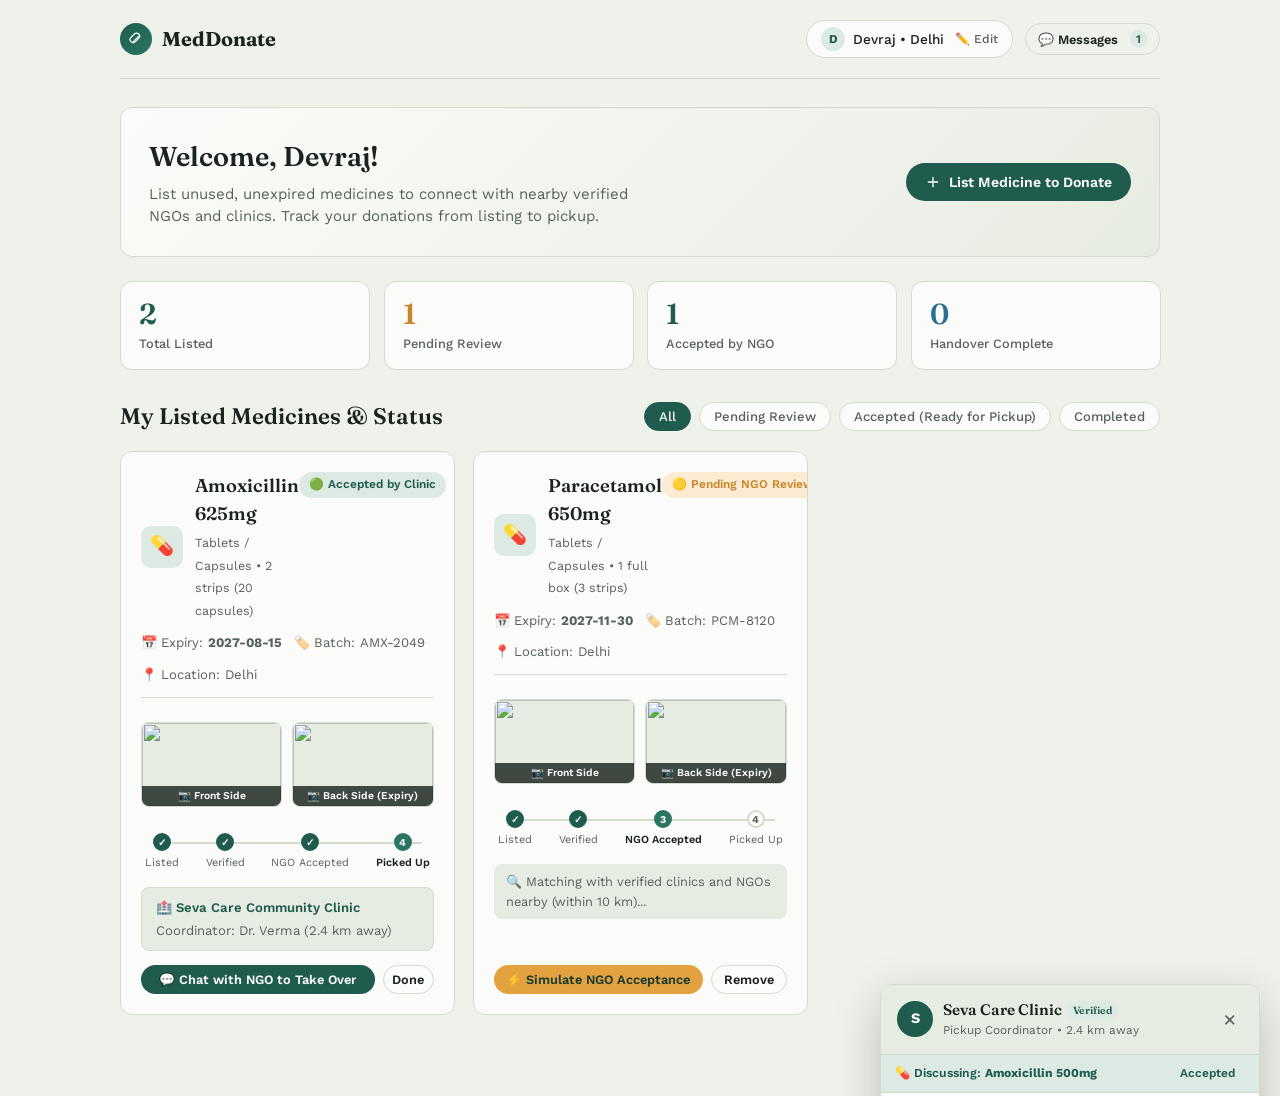
==== commit 7e0ee024: "Add animations and update donor and NGO dashboards" ====
--- a/donor-dashboard.html
+++ b/donor-dashboard.html
@@ -8,6 +8,7 @@
   <link rel="preconnect" href="https://fonts.gstatic.com" crossorigin>
   <link href="https://fonts.googleapis.com/css2?family=Fraunces:opsz,wght@9..144,500;9..144,600;9..144,680&family=Work+Sans:wght@400;500;600;700&display=swap" rel="stylesheet">
   <link rel="stylesheet" href="donor-dashboard.css">
+  <link rel="stylesheet" href="animations.css">
 </head>
 <body>
 
@@ -1077,5 +1078,6 @@
 
 })();
 </script>
+  <script src="animations.js" defer></script>
 </body>
 </html>
--- a/animations.css
+++ b/animations.css
@@ -0,0 +1,515 @@
+/* =================================================================
+   MedDonate — Global Animation System
+   animations.css  ·  linked on every page
+   ================================================================= */
+
+/* ======================== KEYFRAMES ======================== */
+
+@keyframes md-fadeUp {
+  from { opacity: 0; transform: translateY(28px); }
+  to   { opacity: 1; transform: translateY(0); }
+}
+
+@keyframes md-fadeDown {
+  from { opacity: 0; transform: translateY(-20px); }
+  to   { opacity: 1; transform: translateY(0); }
+}
+
+@keyframes md-fadeIn {
+  from { opacity: 0; }
+  to   { opacity: 1; }
+}
+
+@keyframes md-slideInRight {
+  from { opacity: 0; transform: translateX(44px); }
+  to   { opacity: 1; transform: translateX(0); }
+}
+
+@keyframes md-slideInLeft {
+  from { opacity: 0; transform: translateX(-44px); }
+  to   { opacity: 1; transform: translateX(0); }
+}
+
+@keyframes md-slideOutLeft {
+  from { opacity: 1; transform: translateX(0); }
+  to   { opacity: 0; transform: translateX(-44px); }
+}
+
+@keyframes md-slideOutRight {
+  from { opacity: 1; transform: translateX(0); }
+  to   { opacity: 0; transform: translateX(44px); }
+}
+
+@keyframes md-popIn {
+  0%   { opacity: 0; transform: scale(0.45); }
+  72%  { transform: scale(1.1); }
+  100% { opacity: 1; transform: scale(1); }
+}
+
+@keyframes md-bounceIn {
+  0%   { opacity: 0; transform: scale(0.5) translateY(10px); }
+  55%  { opacity: 1; transform: scale(1.06); }
+  75%  { transform: scale(0.96); }
+  100% { transform: scale(1); }
+}
+
+@keyframes md-heroText {
+  from { opacity: 0; transform: translateY(22px); filter: blur(5px); }
+  to   { opacity: 1; transform: translateY(0);   filter: blur(0); }
+}
+
+@keyframes md-shake {
+  0%, 100% { transform: translateX(0); }
+  15%       { transform: translateX(-9px); }
+  30%       { transform: translateX(9px); }
+  45%       { transform: translateX(-6px); }
+  60%       { transform: translateX(6px); }
+  75%       { transform: translateX(-3px); }
+  90%       { transform: translateX(3px); }
+}
+
+@keyframes md-flash-green {
+  0%   { box-shadow: 0 0 0 0   rgba(42, 118, 99, 0); }
+  40%  { box-shadow: 0 0 0 10px rgba(42, 118, 99, 0.22); }
+  100% { box-shadow: 0 0 0 0   rgba(42, 118, 99, 0); }
+}
+
+@keyframes md-flash-red {
+  0%   { box-shadow: 0 0 0 0   rgba(179, 69, 47, 0); }
+  40%  { box-shadow: 0 0 0 10px rgba(179, 69, 47, 0.22); }
+  100% { box-shadow: 0 0 0 0   rgba(179, 69, 47, 0); }
+}
+
+@keyframes md-ripple {
+  from { transform: scale(0); opacity: 0.45; }
+  to   { transform: scale(4); opacity: 0; }
+}
+
+@keyframes md-shine {
+  from { left: -80%; }
+  to   { left: 130%; }
+}
+
+@keyframes md-progress {
+  from { width: 0%; }
+  to   { width: 100%; }
+}
+
+@keyframes md-pulse-ring {
+  0%   { transform: scale(1);   opacity: 0.7; }
+  100% { transform: scale(2.4); opacity: 0; }
+}
+
+@keyframes md-confetti {
+  0%   { transform: translateY(-10px) rotate(0deg);   opacity: 1; }
+  100% { transform: translateY(90px)  rotate(400deg); opacity: 0; }
+}
+
+@keyframes md-typing-dot {
+  0%, 80%, 100% { transform: scale(0.75); opacity: 0.4; }
+  40%            { transform: scale(1.15); opacity: 1; }
+}
+
+@keyframes md-checkDraw {
+  from { stroke-dashoffset: 36; }
+  to   { stroke-dashoffset: 0; }
+}
+
+@keyframes md-cardArrive {
+  from { opacity: 0; transform: translateY(-8px) scale(0.97); }
+  to   { opacity: 1; transform: translateY(0)   scale(1); }
+}
+
+@keyframes md-float {
+  0%, 100% { transform: translateY(0)    rotate(-4deg); }
+  50%       { transform: translateY(-14px) rotate(4deg); }
+}
+
+@keyframes md-drift {
+  0%   { transform: translate(0, 0)     scale(1); }
+  33%  { transform: translate(18px, -12px) scale(1.04); }
+  66%  { transform: translate(-10px, 8px)  scale(0.97); }
+  100% { transform: translate(0, 0)     scale(1); }
+}
+
+@keyframes md-skeletonShimmer {
+  from { background-position: 200% 0; }
+  to   { background-position: -200% 0; }
+}
+
+/* ======================== PAGE PROGRESS BAR ======================== */
+
+#md-progress-bar {
+  position: fixed;
+  top: 0; left: 0;
+  height: 3px;
+  width: 0%;
+  background: linear-gradient(90deg, #1F5C4E 0%, #2A7663 50%, #E3A23F 100%);
+  z-index: 9999;
+  border-radius: 0 2px 2px 0;
+  box-shadow: 0 0 10px rgba(42, 118, 99, 0.5);
+  transition: width 0.2s ease, opacity 0.35s ease;
+  pointer-events: none;
+}
+
+#md-progress-bar.md-bar-done {
+  opacity: 0;
+}
+
+/* ======================== SCROLL REVEAL ======================== */
+
+.md-reveal {
+  opacity: 0;
+  transform: translateY(26px);
+  transition:
+    opacity  0.52s cubic-bezier(0.22, 1, 0.36, 1),
+    transform 0.52s cubic-bezier(0.22, 1, 0.36, 1);
+  will-change: opacity, transform;
+}
+
+.md-reveal.md-visible {
+  opacity: 1;
+  transform: translateY(0);
+}
+
+/* Stagger helpers */
+.md-d1 { transition-delay: 0.04s; }
+.md-d2 { transition-delay: 0.09s; }
+.md-d3 { transition-delay: 0.14s; }
+.md-d4 { transition-delay: 0.20s; }
+.md-d5 { transition-delay: 0.27s; }
+.md-d6 { transition-delay: 0.35s; }
+
+/* ======================== BUTTON RIPPLE ======================== */
+
+.btn {
+  position: relative;
+  overflow: hidden;
+}
+
+.md-ripple-el {
+  position: absolute;
+  border-radius: 50%;
+  width: 70px; height: 70px;
+  margin: -35px 0 0 -35px;
+  background: rgba(255, 255, 255, 0.32);
+  pointer-events: none;
+  animation: md-ripple 0.55s ease-out forwards;
+}
+
+/* ======================== CARD HOVER — all card types ======================== */
+
+.donation-card,
+.listing-card,
+.choice-card,
+.stat-card,
+.card,
+.review-meta-box {
+  transition:
+    transform 0.2s cubic-bezier(0.22, 1, 0.36, 1),
+    box-shadow 0.2s ease,
+    border-color 0.18s ease !important;
+}
+
+.donation-card:hover,
+.listing-card:hover {
+  transform: translateY(-4px) !important;
+  box-shadow: 0 10px 32px rgba(31, 92, 78, 0.11) !important;
+}
+
+.stat-card:hover {
+  transform: translateY(-2px) scale(1.025) !important;
+  box-shadow: 0 6px 22px rgba(31, 92, 78, 0.1) !important;
+}
+
+/* Shine sweep overlay on card hover */
+.donation-card,
+.listing-card {
+  position: relative;
+  overflow: hidden;
+}
+
+.donation-card::before,
+.listing-card::before {
+  content: '';
+  position: absolute;
+  inset: 0;
+  left: -80%;
+  width: 60%;
+  background: linear-gradient(
+    120deg,
+    rgba(255,255,255,0) 0%,
+    rgba(255,255,255,0.1) 50%,
+    rgba(255,255,255,0) 100%
+  );
+  transform: skewX(-18deg);
+  pointer-events: none;
+  z-index: 1;
+}
+
+.donation-card:hover::before,
+.listing-card:hover::before {
+  animation: md-shine 0.5s ease forwards;
+}
+
+/* Card icon bounce on choice cards */
+.choice-card .icon {
+  transition: transform 0.22s cubic-bezier(0.34, 1.56, 0.64, 1) !important;
+}
+
+.choice-card:hover .icon {
+  transform: scale(1.14) rotate(-5deg) !important;
+}
+
+/* ======================== ACCEPT / REJECT FEEDBACK ======================== */
+
+.md-accept-flash {
+  animation: md-flash-green 0.6s ease both !important;
+  border-color: var(--green-600) !important;
+}
+
+.md-reject-shake {
+  animation: md-shake 0.45s ease both !important;
+}
+
+.md-reject-flash {
+  animation: md-flash-red 0.5s ease both !important;
+}
+
+/* ======================== BADGE POP ======================== */
+
+.md-badge-pop {
+  animation: md-popIn 0.38s cubic-bezier(0.34, 1.56, 0.64, 1) both !important;
+}
+
+/* ======================== STEP TRANSITIONS ======================== */
+
+.md-step-exit-left  { animation: md-slideOutLeft  0.25s ease forwards; }
+.md-step-exit-right { animation: md-slideOutRight 0.25s ease forwards; }
+.md-step-enter-right { animation: md-slideInRight 0.32s cubic-bezier(0.22, 1, 0.36, 1) 0.05s both; }
+.md-step-enter-left  { animation: md-slideInLeft  0.32s cubic-bezier(0.22, 1, 0.36, 1) 0.05s both; }
+
+/* ======================== PAGE-LEVEL ENTRANCE ======================== */
+
+header.top {
+  animation: md-fadeDown 0.42s cubic-bezier(0.22, 1, 0.36, 1) both;
+}
+
+.brand .mark {
+  animation: md-popIn 0.5s cubic-bezier(0.34, 1.56, 0.64, 1) 0.08s both;
+}
+
+/* Hero banners */
+.hero-banner {
+  animation: md-fadeUp 0.55s cubic-bezier(0.22, 1, 0.36, 1) 0.1s both;
+}
+
+.hero-banner h1 {
+  animation: md-heroText 0.65s cubic-bezier(0.22, 1, 0.36, 1) 0.18s both;
+}
+
+.hero-banner p {
+  animation: md-fadeUp 0.6s cubic-bezier(0.22, 1, 0.36, 1) 0.28s both;
+}
+
+.hero-banner .hero-meta {
+  animation: md-fadeUp 0.55s cubic-bezier(0.22, 1, 0.36, 1) 0.38s both;
+}
+
+.hero-banner .hero-actions {
+  animation: md-fadeIn 0.5s ease 0.45s both;
+}
+
+/* Range / service bar */
+.range-bar {
+  animation: md-fadeDown 0.48s cubic-bezier(0.22, 1, 0.36, 1) 0.28s both;
+}
+
+/* Stats grid stagger */
+.stats-grid {
+  animation: md-fadeUp 0.5s cubic-bezier(0.22, 1, 0.36, 1) 0.38s both;
+}
+
+/* Section header */
+.section-header {
+  animation: md-fadeUp 0.5s cubic-bezier(0.22, 1, 0.36, 1) 0.48s both;
+}
+
+/* Signup page elements */
+.page-head {
+  animation: md-heroText 0.65s cubic-bezier(0.22, 1, 0.36, 1) 0.15s both;
+}
+
+.step-track {
+  animation: md-fadeIn 0.4s ease 0.05s both;
+}
+
+.notice-strip {
+  animation: md-fadeUp 0.45s cubic-bezier(0.22, 1, 0.36, 1) 0.22s both;
+}
+
+.demo-bar {
+  animation: md-fadeDown 0.4s cubic-bezier(0.22, 1, 0.36, 1) 0.05s both;
+}
+
+/* ======================== FORM INTERACTIONS ======================== */
+
+input, select, textarea {
+  transition:
+    border-color 0.18s ease,
+    box-shadow   0.18s ease !important;
+}
+
+input:focus, select:focus, textarea:focus {
+  box-shadow: 0 0 0 3px rgba(42, 118, 99, 0.14) !important;
+}
+
+/* Upload box hover lift */
+.upload-box {
+  transition:
+    border-color 0.18s ease,
+    background   0.18s ease,
+    transform    0.18s ease !important;
+}
+
+.upload-box:hover {
+  transform: scale(1.015) !important;
+}
+
+/* ======================== NAV / BACK LINK ======================== */
+
+.back-link {
+  transition: color 0.15s ease, transform 0.18s ease !important;
+}
+
+.back-link:hover {
+  transform: translateX(-4px) !important;
+}
+
+/* ======================== MODAL & DRAWER ======================== */
+
+.modal-overlay.open .modal-content {
+  animation: md-bounceIn 0.3s cubic-bezier(0.34, 1.56, 0.64, 1) both;
+}
+
+.side-panel,
+.chat-drawer {
+  transition: transform 0.28s cubic-bezier(0.4, 0, 0.2, 1) !important;
+}
+
+/* ======================== FILTER PILLS ======================== */
+
+.filter-btn.active,
+.range-pill.active {
+  animation: md-popIn 0.22s cubic-bezier(0.34, 1.56, 0.64, 1) both;
+}
+
+/* ======================== LIVE DOT RADAR ======================== */
+
+.live-dot {
+  position: relative;
+  display: inline-block;
+}
+
+.live-dot::before {
+  content: '';
+  position: absolute;
+  inset: -5px;
+  border-radius: 50%;
+  background: rgba(198, 40, 40, 0.35);
+  animation: md-pulse-ring 1.7s ease-out infinite;
+}
+
+/* ======================== CHAT TYPING INDICATOR ======================== */
+
+.md-typing .msg-bubble span {
+  display: inline-flex;
+  gap: 4px;
+  align-items: center;
+}
+
+.md-typing-dot {
+  width: 7px; height: 7px;
+  border-radius: 50%;
+  background: var(--ink-soft, #566259);
+  display: inline-block;
+}
+
+.md-typing-dot:nth-child(1) { animation: md-typing-dot 1.2s ease 0s infinite; }
+.md-typing-dot:nth-child(2) { animation: md-typing-dot 1.2s ease 0.2s infinite; }
+.md-typing-dot:nth-child(3) { animation: md-typing-dot 1.2s ease 0.4s infinite; }
+
+/* ======================== CHAT MESSAGE BUBBLE ENTRANCE ======================== */
+
+.msg {
+  animation: md-fadeUp 0.28s cubic-bezier(0.22, 1, 0.36, 1) both;
+}
+
+/* ======================== NEW CARD ARRIVAL ======================== */
+
+.md-card-new {
+  animation: md-cardArrive 0.4s cubic-bezier(0.22, 1, 0.36, 1) both;
+}
+
+/* ======================== CONFETTI PARTICLE ======================== */
+
+.md-confetti-particle {
+  position: fixed;
+  width: 9px; height: 9px;
+  border-radius: 2px;
+  pointer-events: none;
+  z-index: 9998;
+  animation: md-confetti 1s ease-out forwards;
+}
+
+/* ======================== SVG CHECKMARK DRAW-ON ======================== */
+
+.md-check-svg path {
+  stroke-dasharray: 36;
+  stroke-dashoffset: 36;
+  animation: md-checkDraw 0.45s ease 0.1s forwards;
+}
+
+/* ======================== SKELETON SHIMMER ======================== */
+
+.md-skeleton {
+  background: linear-gradient(
+    90deg,
+    var(--surface-2, #E7ECE2) 25%,
+    var(--surface, #FBFCF9)    50%,
+    var(--surface-2, #E7ECE2) 75%
+  );
+  background-size: 200% 100%;
+  animation: md-skeletonShimmer 1.6s linear infinite;
+  border-radius: 6px;
+}
+
+/* ======================== TOAST BOUNCE ======================== */
+
+#toast.show {
+  animation: md-bounceIn 0.3s cubic-bezier(0.34, 1.56, 0.64, 1) both;
+}
+
+/* ======================== PAGE EXIT FADE ======================== */
+
+body.md-page-exit {
+  opacity: 0;
+  transition: opacity 0.2s ease !important;
+}
+
+/* ======================== REDUCED MOTION ======================== */
+
+@media (prefers-reduced-motion: reduce) {
+  *,
+  *::before,
+  *::after {
+    animation-duration:        0.01ms !important;
+    animation-iteration-count: 1      !important;
+    transition-duration:       0.01ms !important;
+  }
+  .md-reveal {
+    opacity:   1   !important;
+    transform: none !important;
+    transition: none !important;
+  }
+}
